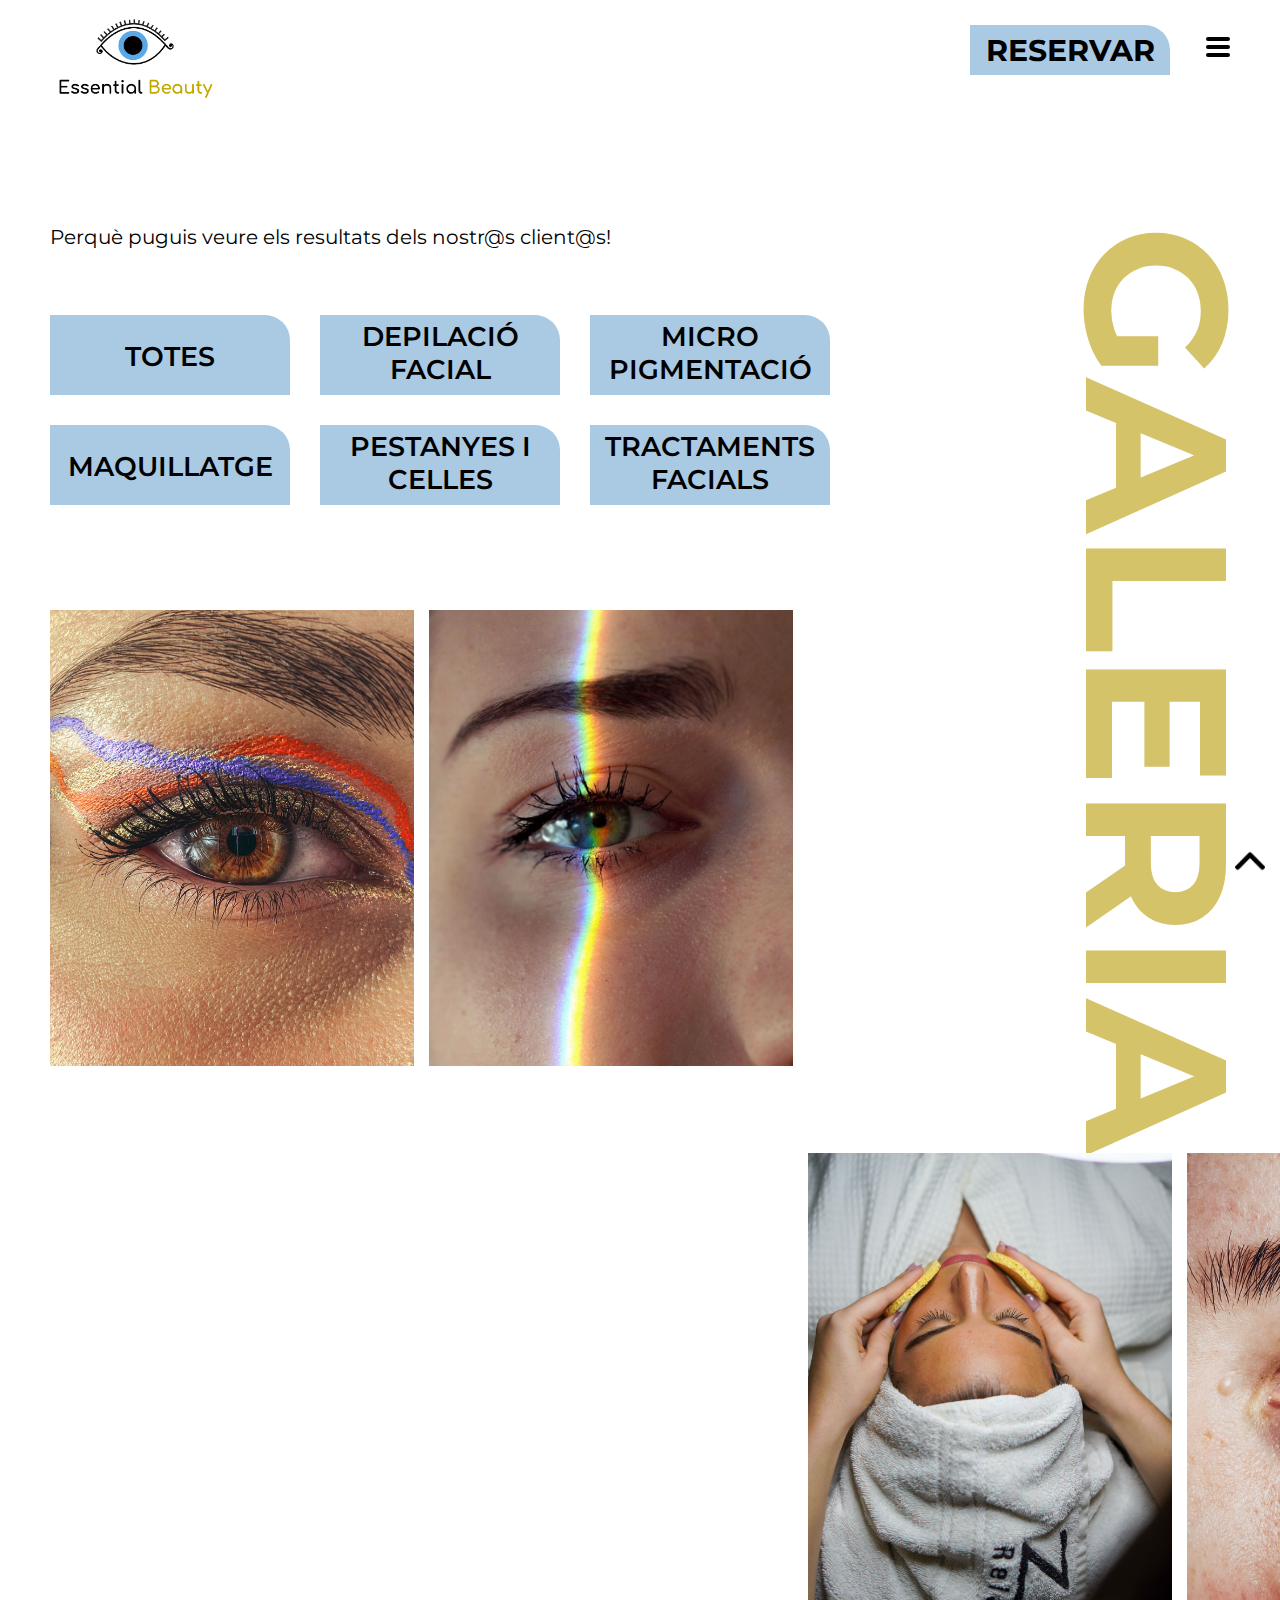
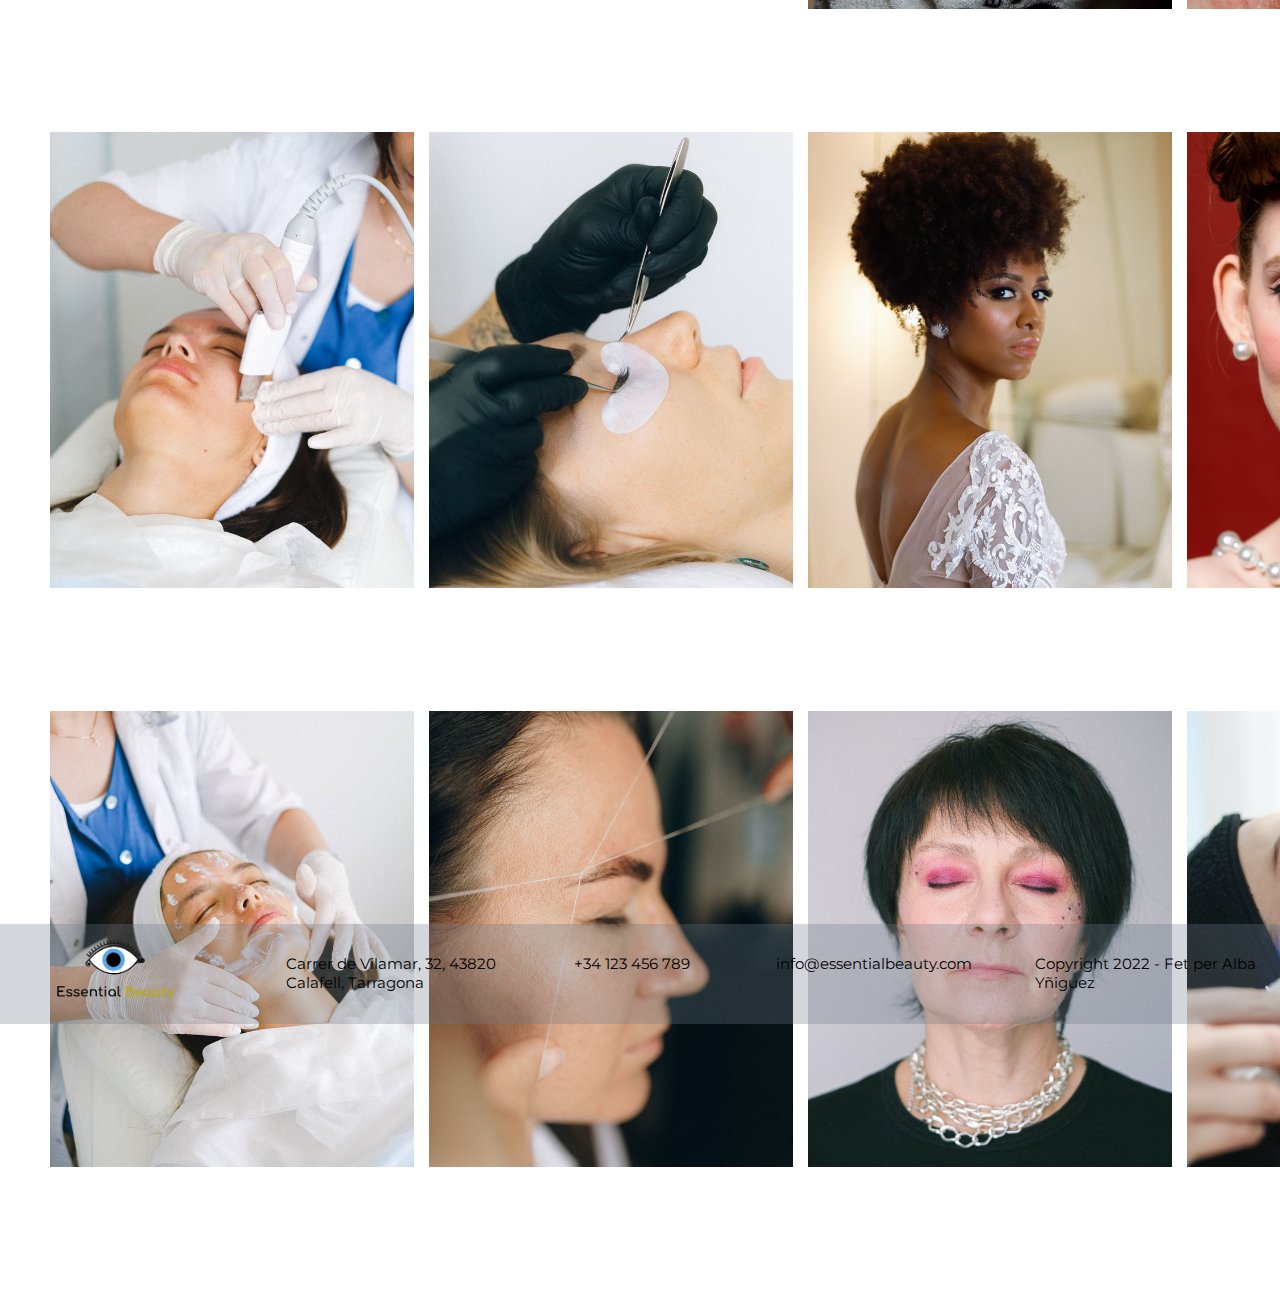
==== galeria.html @ c9fb14d2 "Initial commit" ====
<!DOCTYPE html>
<html lang="es">
<head>
	<meta charset="UTF-8">
	<meta name="viewport" content="width=device-width, initial-scale=1.0">
	<link rel="stylesheet" href="CSS/galeria.css">
	<link rel="stylesheet" href="CSS/style.css">
	<link rel="icon" type="image/png" href="IMG/favicon.png">
	<script src="JAVA/galeria.js"></script>
	<!-- fontawesome -->
	<link rel="stylesheet" type="text/css" href="font-awesome/css/all.min.css">
	<title>Essential Beauty</title>
</head>
<body>
	<div id="top">
		<a href="#"><img src="IMG/up-arrow.png" alt="logo boton subida"></a>
	</div>

<!-- CABECERA -->
	<nav id="cabecera">
		<div class="logo">
			<a href="index.html" ><img src="IMG/logo.png" alt="logo"></a>
		</div>

		<div class="instagram">
			<a href="https://www.instagram.com/essentialbeautycalafell/" target="_blank"><img src="IMG/instagram.png" alt="instagram"></a>
		</div>

		<div class="reservar boton">
			<li><a class="boton" href="reservar.html">RESERVAR</a></li>
		</div>

		<div id="menuArea">
   			<input type="checkbox" id="menuToggle"></input>

  			<label for="menuToggle" class="menuOpen">
    			<div class="open"></div>
  			</label>

  			<div class="menu menuEffects">
    			<label for="menuToggle"></label>
    			<div class="menuContent">
      			<ul>
        			<li><a href="tractaments.html" class="titulo_home">TRACTAMENTS</a></li>
        			<li><a href="galeria.html" class="titulo_home">GALERIA</a></li>
        			<li><a href="reservar.html" class="titulo_home">RESERVAR</a></li>
        			<li><a href="contacte.html" class="titulo_home">CONTACTE</a></li>
      			</ul>
    		</div>
  		</div> 
	</nav>


<!-- TEXTO / TITULO -->
	<div id="texto">
		<p class="texto_base">Perquè puguis veure els resultats dels nostr@s client@s!</p>
	</div>

	<div id="titulo">
		<h1 class="titulo_vertical">GALERIA</h1>
	</div>

	<section id="pestanyes">
		<div class="pestanya_titulo"><p>TOTES</p></div>

		<div class="pestanya_depilacio" onclick="tabDepilacion('conTabDepilacion')">
			<p>DEPILACIÓ FACIAL</p>
		</div>

		<div class="pestanya_micropigmentacio"><p>MICRO <br>PIGMENTACIÓ</p></div>
		<div class="pestanya_maquillatge"><p>MAQUILLATGE</p></div>
		<div class="pestanya_pestanyes"><p>PESTANYES I CELLES</p></div>
		<div class="pestanya_facials"><p>TRACTAMENTS FACIALS</p></div>
	</section>


<!-- IMÁGENES -->	
	<div id="imagen">
		<div class="item">
			<img class="imgGaleria" src="IMG/GALERIA/maquillaje1.jpg" alt="maquillaje1">
		</div>

		<div class="item">
			<img class="imgGaleria" src="IMG/GALERIA/pestañas1.jpg" alt="pestañas1">
		</div>

		<div class="item">
			<img class="imgGaleria" src="IMG/GALERIA/tractaments1.jpg" alt="tractaments1">
		</div>

		<div class="item">
			<img class="imgGaleria" src="IMG/GALERIA/cejas1.jpg" alt="tractaments1">
		</div>
		<div class="item">
			<img class="imgGaleria" src="IMG/GALERIA/depilacion1.jpg" alt="depilacion1">
		</div>

		<div class="item">
			<img class="imgGaleria" src="IMG/GALERIA/pestañas2.jpg" alt="pestañas2">
		</div>

		<div class="item">
			<img class="imgGaleria" src="IMG/GALERIA/maquillaje2.jpg" alt="maquillaje2">
		</div>

		<div class="item">
			<img class="imgGaleria" src="IMG/GALERIA/eyeline.jpg" alt="eyeline">
		</div>

		<div class="item">
			<img class="imgGaleria" src="IMG/GALERIA/tratamientos2.jpg" alt="tractaments2">
		</div>

		<div class="item">
			<img class="imgGaleria" src="IMG/GALERIA/cejas2.jpg" alt="tractaments1">
		</div>
		<div class="item">
			<img class="imgGaleria" src="IMG/GALERIA/maquillatge3.jpg" alt="maquillatge3">
		</div>
		<div class="item">
			<img class="imgGaleria" src="IMG/GALERIA/depilacion2.jpg" alt="depilacion2">
		</div>
	</div>

	<div id="modalGal">

		<div id="imagetoShow"></div>

		<i id="creuTancarLB" class="fas fa-times" onclick="closeLightbox()"></i>
		<button class="botoLB botoEsquerra" onclick="prevImgGal()"><i class="fas fa-angle-left"></i></button>
		<button class="botoLB botoDreta" onclick="nextImgGal()"><i class="fas fa-angle-right"></i></button>
	
	</div>




<!-- FOOTER -->
	<section id="footer">
		<div class="logo">
			<a href="index.html" ><img src="IMG/logo.png" alt="logo"></a>
		</div>
		<div class="texto_footer">
			<p class="direccion">Carrer de Vilamar, 32, 43820 Calafell, Tarragona</p>
			<p class="numero">+34 123 456  789</p>
			<a class="correo" href="mailto:info@essentialbeauty.com">info@essentialbeauty.com</a>

			<p class="copyright">Copyright 2022 - Fet per Alba Yñiguez</p>
		</div>
	</section>
	


<!-- JAVA -->

	<script>

  		readyLightbox();

	</script>
</body>
</html>
---- CSS/galeria.css ----
*
{
  margin: 0;
  padding: 0;
  box-sizing: border-box;
  scroll-behavior: smooth;
}

#top
{
  position: fixed;
  right: 15px;
  bottom: 20px;
  z-index: 2;
}

#top img  
{
  width: 30px;
  height: auto;
}

body
{
  z-index: 1;
}

/*********************** DESKTOP ***************************/


/*CAPÇELERA*/

#cabecera 
{
  width: 100%;
  height: 100px;
  margin-top: 25px;
  position: relative;
}

.logo img
{
  width: 170px;
  height: auto;
  cursor: pointer;
  position: absolute;
  left: 50px;
  bottom: 15px;
}

.instagram img
{
  width: 50px;
  height: auto;
  border-radius: 50%;
  cursor: pointer;
  position: absolute;
  right: 18%;
}

.reservar
{
  width: 200px;
  height: 50px;
  background-color: #AACAE3;
  cursor: pointer;
  list-style: none;
  float: right;
  position: absolute;
  right: 110px;
  padding-top: 7px;
  border-radius: 0 25px 0 0;
}

.reservar li a
{
  text-decoration: none;
  color: black;
}

.reservar:hover
{
  background-color: #D5C36A;
  transition: .5s;
}


/*MENU*/

input 
{
  display: none;
}

.open 
{
  background-color: black;
  width: 24px;
  height: 4px;
  display: block;
  border-radius: 2px;
  cursor: pointer;
  position: relative;
}

.open:before 
{
  content: "";
  background-color: black;
  width: 24px;
  height: 4px;
  display: block;
  border-radius: 2px;
  position: relative;
  top: -8px;
  transform: rotate(0deg);
  transition: all 0.3s ease;
}

.open:after 
{
  content: "";
  background-color: black;
  width: 24px;
  height: 4px;
  display: block;
  border-radius: 2px;
  position: relative;
  top: 4px;
  transform: rotate(0deg);
  transition: all 0.3s ease;
}

.menuOpen 
{
  width: 24px;
  height: 20px;
  display: block;
  cursor: pointer;
  float: right;
  position: absolute;
  right: 50px;
  bottom: 60px;
}

.menuOpen:hover .open:before 
{
  top: -9px;
}

.menuOpen:hover .open:after 
{
  top: 5px;
}

.menu 
{
  position: fixed;
  width: 100vw;
  height: 100vh;
  top: 0;
  left: 0;
  background: #5AA9E6;
  z-index: 899;
}

.menu label 
{
  width: 30px;
  height: 30px;
  position: absolute;
  right: 20px;
  top: 20px;
  background-size: 100%;
  cursor: pointer;
}

.menu .menuContent 
{
  position: relative;
  top: 25%;
  text-align: left;
  padding-bottom: 20px;
  margin-top: -170px;
}

.menu ul 
{
  list-style: none;
  padding: 0;
  margin: 0 auto;
}

.menu ul li a 
{
  display: block;
  color: black;
  text-decoration: none;
  transition: color 0.2s;
  padding: 10px 0;
  padding-left: 50px;
}

.menu ul li a:hover 
{
  color: #5AA9E6;
}

.menu ul li:hover 
{
  background: #FFE45E;
}

.menuEffects {
  opacity: 0;
  visibility: hidden;
  transition: opacity 0.5s, visibility 0.5s;
}

.menuEffects ul {
  transform: translateY(0%);
  transition: all 0.5s;
}

#menuToggle:checked ~ .menuEffects 
{
  opacity: 1;
  visibility: visible;
  transition: opacity 0.5s;
}

#menuToggle:checked ~ .menuEffects ul 
{
  opacity: 1;
}


#menuToggle:checked ~ .menuOpen .open {
  background-color: transparent;
}

#menuToggle:checked ~ .menuOpen .open:before {
  content: "";
  background-color: black;
  transform: rotate(45deg);
  position: absolute;
  top: 0;
  right: 0;
  z-index: 999;
}

#menuToggle:checked ~ .menuOpen .open:after {
  content: "";
  background-color: black;
  transform: rotate(-45deg);
  position: relative;
  top: 0;
  right: 0;
  /*z-index: 1;*/
  z-index: 999;
}

#menuToggle:not(:checked) ~ .menuEffects ul {
  transform: translateY(-30%);
}


/*TEXTO / TITULO*/

#texto
{
	width: 735px;
	height: 90px;
	margin-left: 50px;
	margin-top: 100px;
}

#titulo
{
	writing-mode: vertical-lr;
	float: right;
	margin-top: -90px;
}


/*PESTANYES*/
#pestanyes
{
	width: 780px;
	height: 190px;
/*	background-color: lightgreen;*/
	margin-left:50px ;
}

#pestanyes p
{
  font-family: Montserrat_SemiBold;
  font-size: 27px;
  text-align: center;
  padding: 5px;
}

.pestanya_titulo 
{
	width: 240px;
	height: 80px;
	background-color: #AACAE3;
	cursor: pointer;
	padding-top: 20px;
  border-radius: 0 25px 0 0;
}

.pestanya_titulo:hover
{
  background-color: #D5C36A;
}

.pestanya_depilacio
{
	width: 240px;
	height: 80px;
	background-color: #AACAE3;
	cursor: pointer;
	margin-left: 270px;
	margin-top: -80px;
  border-radius: 0 25px 0 0;
}

.pestanya_depilacio:hover
{
  background-color: #D5C36A;
}

.pestanya_micropigmentacio
{
	width: 240px;
	height: 80px;
	background-color: #AACAE3;
	cursor: pointer;
	margin-left: 540px;
	margin-top: -80px;
  border-radius: 0 25px 0 0;
}

.pestanya_micropigmentacio:hover
{
  background-color: #D5C36A;
}

.pestanya_maquillatge 
{
	width: 240px;
	height: 80px;
	background-color: #AACAE3;
	cursor: pointer;
	padding-top: 20px;
	margin-top: 30px;
  border-radius: 0 25px 0 0;
}

.pestanya_maquillatge:hover
{
  background-color: #D5C36A;
}

.pestanya_pestanyes
{
	width: 240px;
	height: 80px;
	background-color: #AACAE3;
	cursor: pointer;
	margin-left: 270px;
	margin-top: -80px;
  border-radius: 0 25px 0 0;
}

.pestanya_pestanyes:hover
{
  background-color: #D5C36A;
}

.pestanya_facials
{
	width: 240px;
	height: 80px;
	background-color: #AACAE3;
	cursor: pointer;
	margin-left: 540px;
	margin-top: -80px;
  border-radius: 0 25px 0 0;
}

.pestanya_facials:hover
{
  background-color: #D5C36A;
}

#conTabDepilacion
{

  display: none;
}

.showDepilacion
{
  display: block!important;
}

/*IMATGES*/
#imagen
{
	width: 1522px;
	height: 1614px;
	margin-left: 50px;
	margin-top: 105px;
/*	background-color: darkorange;*/
}

.imgGaleria
{
/*	background-color: green;*/
	color: white;
	width: 364px;
	height: 456px;
/*	border: 5px solid black;*/
	float: left;
	margin-right: 15px;
	margin-bottom: 123px;
  overflow: hidden;
  cursor: pointer;
}

.imgGaleria img
{
	width: 100%;
	height: auto;
}


#modalGal 
{

  width: 100vw;
  height: 100vh;
  position: fixed;
  top: 0;
  z-index: 5;
  display: none;
  background-color: rgba(108, 122, 137, 0.3);

}

#imagetoShow 
{
  width: 50%;
  height: auto;
  position: absolute;
  top: 50%;
  left: 50%;
  transform: translate(-50%, -50%);
}

.imgLB 
{
  width: 80%;
  height: auto;
  /*això és per centrar*/
  display: block;
  margin-left: auto;
  margin-right: auto;
}

.botoLB
{
  width: 60px;
  height: 60px;
  border-radius: 50%;
  position: absolute;
  top: 50%;
  transform: translateY(-50%);
  background-color: #AACAE3;
  cursor: pointer;
  border-style:solid;

}

#creuTancarLB 
{
  font-size: 2rem;
  color: black;
  position: absolute;
  top: 60px;
  right: 620px;
}

#creuTancarLB:hover
{
  cursor: pointer;
  color: #5AA9E6;
}

.botoEsquerra
{
  left: 550px;
}

.botoDreta
{
  right: 550px;
}

.botoLB i
{
  font-size: 2rem;
  color:black;
}

.botoLB i:hover
{
  font-size: 2rem;
  color: #FFE45E;
}


/*FOOTER*/
#footer
{
  width: 100%;
  height: 100px;
  background-color: rgba(108, 122, 137, 0.3);
  position: relative;
  top: 300px;
}

#footer img
{
  width: 130px;
  height: auto;
}

.texto_footer
{
  display: inline-flex;
  position: absolute;
  left: 20%;
  top: 30%;
}

.direccion
{
  width: 300px;
  height: auto;
  margin-left: 30px;
}

.numero
{
  width: 200px;
  height: auto;
  margin-left: 30px;
}

.correo
{
  text-decoration: none;
  color: black;
  width: 300px;
  height: auto;
  margin-left: 30px;
}











/*********************** TABLET ***************************/


@media only screen and (max-width: 900px) {


  #top
  {
    position: fixed;
    right: 10px;
    bottom: 20px;
    z-index: 2;
  }

  #top img  
  {
    width: 20px;
    height: auto;
  }
  

  /*CAPÇELERA*/

  #cabecera 
  {
    margin-top: 50px;
  }

  .logo img
  {
    width: 130px;
    bottom: 40px;
    left: 30px;
  }

  .instagram img
  {
    width: 30px;
    right: 25%;
    bottom: 70%;
  }

  .reservar
  {
    width: 120px;
    height: 30px;
    right: 70px;
    padding-top: 6px;
    padding-right: 3px;
    border-radius: 0 25px 0 0;
  }


  /*MENU*/

  .menuOpen 
  {
    bottom: 65px;
    right: 30px;
  }

  .menu 
  {
    width: 100%;
    height: 100vh;
  }

  .menu .menuContent 
  {
    position: relative;
    top: 25%;
    text-align: left;
    padding-bottom: 20px;
    margin-top: -50px;
    margin-right: 5px;
  }


  /*TEXTO / TITULO*/

  #texto
  {
    width: 516px;
    margin-left: 30px;
    margin-top: 50px;
  }

  #titulo
  {
    margin-top: -90px;
  }


  /*PESTANYES*/
  #pestanyes
  {
    width: 494px;
    height: 120px;
    margin-left:30px;
  }

  #pestanyes p
  {
    font-family: Montserrat_SemiBold;
    font-size: 18px;
    text-align: center;
    padding: 0;
  }

  .pestanya_titulo 
  {
    width: 140px;
    height: 50px;
    background-color: #AACAE3;
    cursor: pointer;
    padding-top: 15px;
    border-radius: 0 25px 0 0;
  }

  .pestanya_depilacio
  {
    width: 140px;
    height: 50px;
    margin-left: 178px;
    margin-top: -47px;
    padding-top: 5px;
  }

  .pestanya_micropigmentacio
  {
    width: 140px;
    height: 50px;
    margin-left: 368px;
    margin-top: -47px;
    padding-top: 5px;
  }

  .pestanya_maquillatge 
  {
    width:140px;
    height: 50px;
    padding-top: 20px;
    margin-top: 15px;
    padding-top: 15px;

  }

  .pestanya_pestanyes
  {
    width: 140px;
    height: 50px;
    margin-left: 178px;
    margin-top: -50px;
    padding-top: 5px;
  }

  .pestanya_facials
  {
    width: 155px;
    height: 50px;
    margin-left: 368px;
    margin-top: -47px;
    padding-top: 5px;
  }



  /*IMATGES*/
  #imagen
  {
    width: 662px;
    height: 862px;
    margin-left: 30px;
    margin-top: 105px;
  }

  .imgGaleria
  {
    width: 174px;
    height: 241px;
    margin-right: 15px;
    margin-bottom: 70px;

  }
  
 #imagetoShow 
  {
    width: 60vw;
  }

  .imgLB 
  {
    width: 100%;
    height: auto;
    /*això és per centrar*/
    display: block;
    margin-left: auto;
    margin-right: auto;
  }

  .botoLB
  {
    width: 40px;
    height: 40px;
  }

  #creuTancarLB 
  {
    font-size: 1.5rem;
    top: 250px;
    right: 180px;
  }

  .botoEsquerra
  {
    left: 130px;
  }

  .botoDreta
  {
    right: 130px;
  }

  .botoLB i
  {
    font-size: 1.5rem;
  }


  /*FOOTER*/

  #footer
  {
    top: 400px;
  }

  #footer img
  {
    width: 100px;
    margin-bottom: -20px;
  }

  .texto_footer
  {
    display: inline-flex;
    position: absolute;
    left: 20%;
    top: 30%;
  }

  .direccion
  {
    width: 250px;
    height: auto;
    margin-left: 15px;
  }

  .numero
  {
    width: 135px;
    height: auto;
    margin-left: 15px;
  }

  .correo
  {
    width: 200px;
    margin-left: 30px;
  }

  .copyright
  {
    font-size: 10px;
    width: 190px;
    position: absolute;
    left: 30%;
    top: 45px;
  }
}









/*********************** MOBILE ***************************/


@media only screen and (max-width: 450px) {


  #top
  {
    position: fixed;
    right: 10px;
    bottom: 20px;
    z-index: 2;
  }

  #top img  
  {
    width: 20px;
    height: auto;
  }
  

  /*CAPÇELERA*/

  #cabecera 
  {
    margin-top: 25px;
  }

  .logo img
  {
    width: 120px;
    bottom: 40px;
    left: 10px;
  }

  .instagram img
  {
    width: 24px;
    right: 37%;
    bottom: 75%;
  }

  .reservar
  {
    width: 95px;
    height: 25px;
    right: 50px;
    padding-top: 4px;
    padding-right: 4px;
  }


  /*MENU*/

  .menuOpen 
  {
    width: 15px;
    bottom: 70px;
    right: 20px;
  }

  .menu 
  {
    width: 100%;
    height: 100vh;
  }

  .menu .menuContent 
  {
    position: relative;
    top: 25%;
    text-align: left;
    padding-bottom: 20px;
    margin-top: -50px;
    margin-right: 0px;
  }


  .menu ul li a 
  {
    padding-left: 10px;
  }


    /*TEXTO / TITULO*/

  #texto
  {
    width: 344px;
    margin-left: 10px;
    margin-top: 50px;
  }

  #titulo
  {
    margin-top: -90px;
  }


  /*PESTANYES*/
  #pestanyes
  {
    width: 256px;
    height: 145px;
    margin-left:30px;
  }

  #pestanyes p
  {
    font-family: Montserrat_SemiBold;
    font-size: 15px;
    text-align: center;
    padding: 0;
  }

  .pestanya_titulo 
  {
    width: 120px;
    height: 40px;
    padding-top: 10px;
  }

  .pestanya_depilacio
  {
    width: 120px;
    height: 40px;
    margin-left: 148px;
    margin-top: -40px;
    padding-top: 3px;
  }

  .pestanya_micropigmentacio
  {
    width: 123px;
    height: 45px;
    margin-left: 0px;
    margin-top: 11px;
    padding-top: 5px;
  }

  .pestanya_maquillatge 
  {
    width:124px;
    height: 40px;
    padding-top: 10px;
    margin-top: -40px;
    margin-left: 148px;
  }

  .pestanya_pestanyes
  {
    width: 123px;
    height: 45px;
    margin-left: 0px;
    margin-top: 11px;
    padding-top: 4px;
  }

  .pestanya_facials
  {
    width: 130px;
    height: 45px;
    margin-left: 148px;
    margin-top: -47px;
    padding-top: 5px;
  }



  /*IMATGES*/
  #imagen
  {
    width: 369px;
    height: 478px;
    margin-left: 10px;
    margin-top: 55px;
  }

  .imgGaleria
  {
    width: 114px;
    height: 152px;
    margin-right: 5px;
    margin-bottom: 70px;

  }
  
 #imagetoShow 
  {
    width: 60vw;
  }

  .imgLB 
  {
    width: 100%;
    height: auto;
    /*això és per centrar*/
    display: block;
    margin-left: auto;
    margin-right: auto;
  }

  .botoLB
  {
    width: 40px;
    height: 40px;
  }

  #creuTancarLB 
  {
    font-size: 1.5rem;
    top: 320px;
    right: 100px;
  }

  .botoEsquerra
  {
    left: 60px;
  }

  .botoDreta
  {
    right: 60px;
  }

  .botoLB i
  {
    font-size: 1.5rem;
  }


  /*FOOTER*/

  #footer
  {
    top: 400px;
  }

  #footer img
  {
    width: 80px;
    margin-bottom: -10px;
    left: 5;
  }

  .texto_footer
  {
    display: inline-flex;
    position: absolute;
    left: 20%;
    top: 25%;
  }

  .direccion
  {
    width: 100px;
    height: auto;
    margin-left: 30px;
  }

  .numero
  {
    width: 80px;
    height: auto;
    margin-left: 8px;
  }

  .correo
  {
    width: 150px;
    margin-left: -80px;
    margin-top: 20px;
  }

  .copyright
  {
    font-size: 10px;
    width: 190px;
    position: absolute;
    left: 15%;
    top: 50px;
  }

}
---- CSS/style.css ----
@font-face
{
	font-family: Montserrat_Bold;
	src: url("../fonts/Montserrat-Bold.ttf");
}

@font-face
{
	font-family: Montserrat_Regular;
	src: url("../fonts/Montserrat-Regular.ttf");
}

@font-face
{
	font-family: Montserrat_SemiBold;
	src: url("../fonts/Montserrat-SemiBold.ttf");
}


.titulo_home
{
	font-family: Montserrat_Bold;
	font-size: 150px;
	color: #D5C36A;
}

.titulo_menu
{
	font-family: Montserrat_Bold;
	font-size: 200px;
	color: #D5C36A;
}

.titulo_vertical
{
	font-family: Montserrat_Bold;
	font-size: 200px;
	color: #D5C36A;
}

.titulo_vertical2
{
	font-family: Montserrat_Bold;
	font-size: 80px;
	color: #D5C36A;
}

.titulo_hero
{
	font-family: Montserrat_Bold;
	font-size: 150px;
	color: white;
}


.boton
{
	font-family: Montserrat_Bold;
	font-size: 30px;
	text-align: center;
}

.texto_base
{
	font-family: Montserrat_Regular;
	font-size: 20px;
}

.texto_baseSemiBold
{
	font-family: Montserrat_Semibold;
	font-size: 20px;
}

.subtitulo
{
	font-family: Montserrat_Bold;
	font-size: 70px;
	text-align: center;
}

.titulo_serveis
{
	font-family: Montserrat_Semibold;
	font-size: 120px;
	text-align: left;
}

.texto_footer
{
	font-family: Montserrat_Regular;
	font-size: 15px;
}



/********************************** TABLET ************************************/

@media only screen and (max-width: 900px) {

	/*CAPÇELERA*/

	.titulo_home
	{
		font-family: Montserrat_Bold;
		font-size: 80px;
	}

	.boton
	{
		font-family: Montserrat_Bold;
		font-size: 18px;
		text-align: center;
	}

	.texto_base
	{
	   font-family: Montserrat_Regular;
	   font-size: 18px;
	}

	.titulo_vertical
	{
	   font-size: 100px;
	}


	.texto_footer
	{
		font-family: Montserrat_Regular;
		font-size: 13px;
	}

	.titulo_hero
	{
		font-size: 100px;
	}

	.subtitulo
	{
		font-size: 50px;
	}


	.titulo_serveis
	{
		font-family: Montserrat_Semibold;
		font-size: 45px;
		text-align: left;
	}

	.texto_baseSemiBold
	{
		font-family: Montserrat_Semibold;
		font-size: 18px;
	}

}


/********************************** MOBILE ************************************/

@media only screen and (max-width: 450px) {

	/*CAPÇELERA*/

	.titulo_home
	{
		font-family: Montserrat_Bold;
		font-size: 45px;
	}

	.boton
	{
		font-family: Montserrat_Bold;
		font-size: 14px;
		text-align: center;
	}

	.texto_base
	{
	   font-family: Montserrat_Regular;
	   font-size: 16px;
	}

	.titulo_vertical
	{
	   font-size: 45px;
	}

	.titulo_vertical2
	{

		font-size: 40px;

	}
	.texto_footer
	{
		font-family: Montserrat_Regular;
		font-size: 10px;
	}

	.titulo_hero
	{
		font-size: 45px;
	}

	.subtitulo
	{
		font-size: 30px;
	}

	.texto_baseSemiBold
	{
		font-family: Montserrat_Semibold;
		font-size: 15px;
	}

}
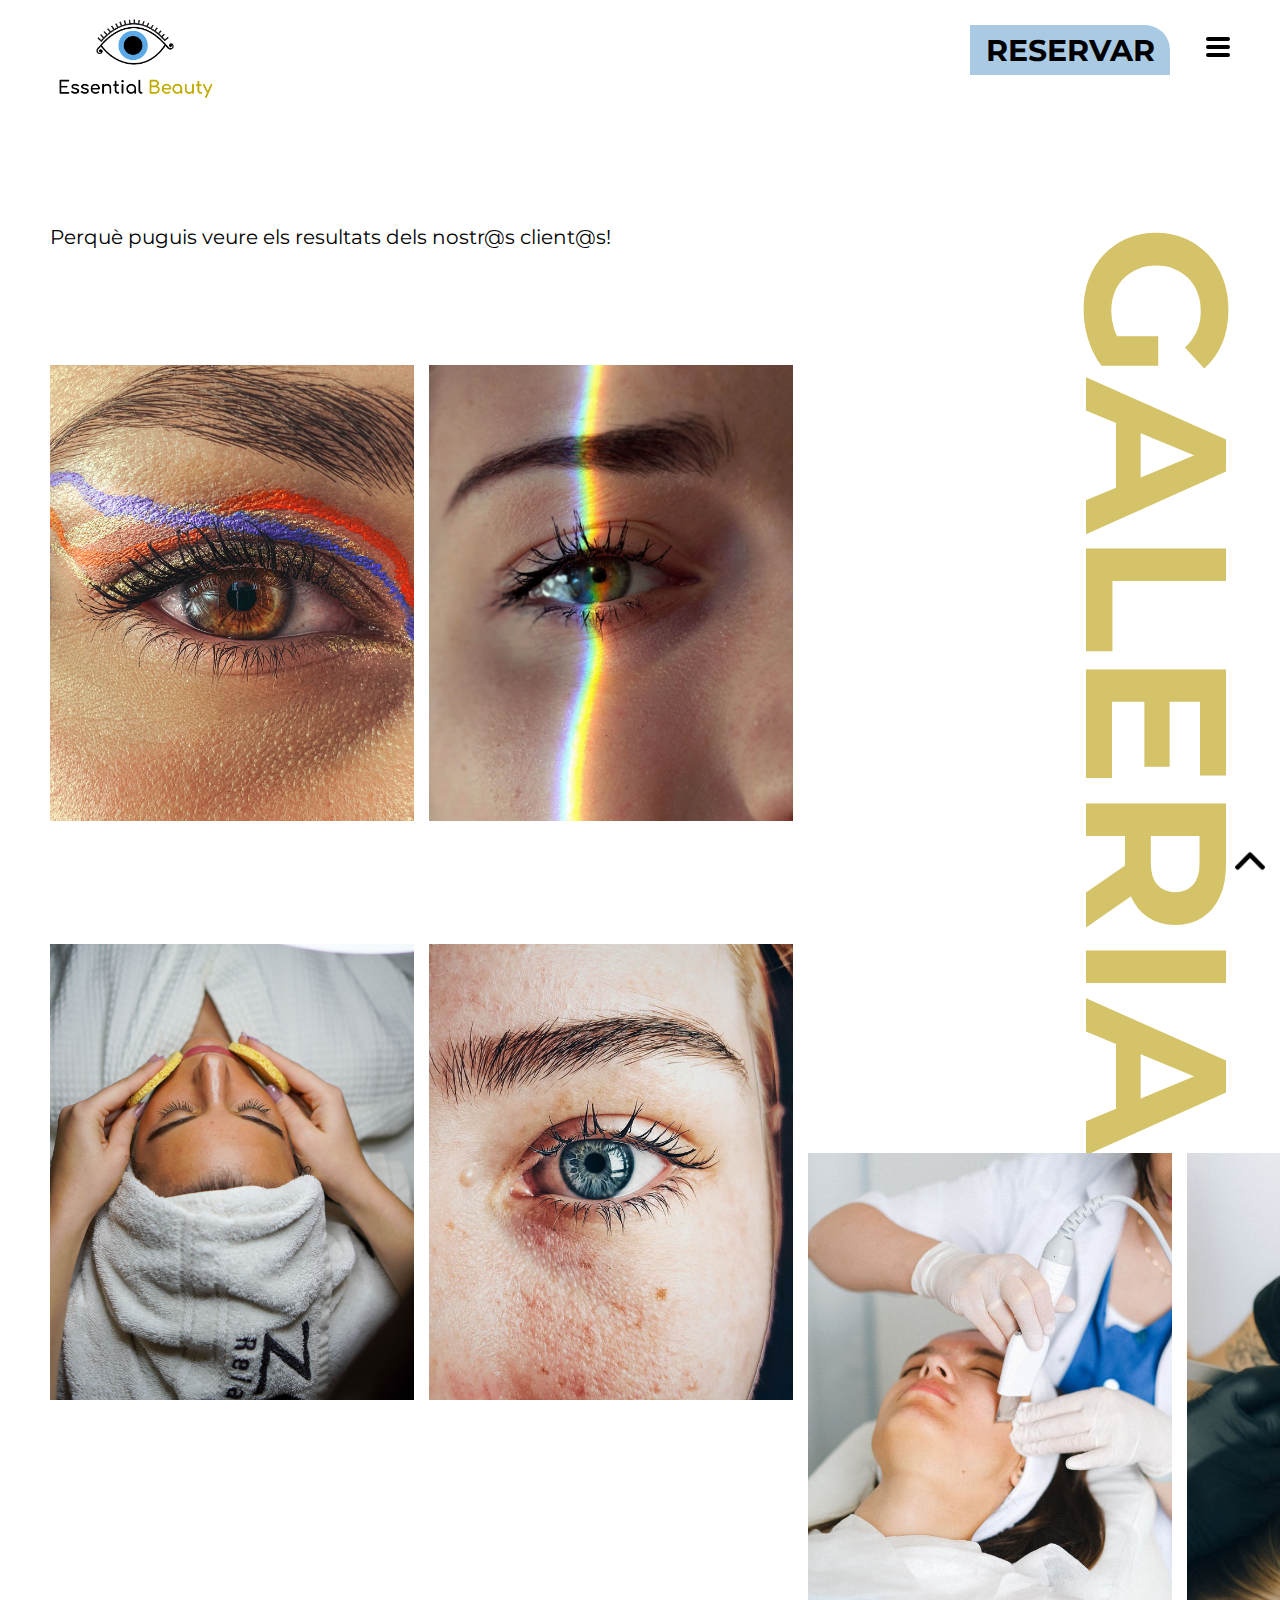
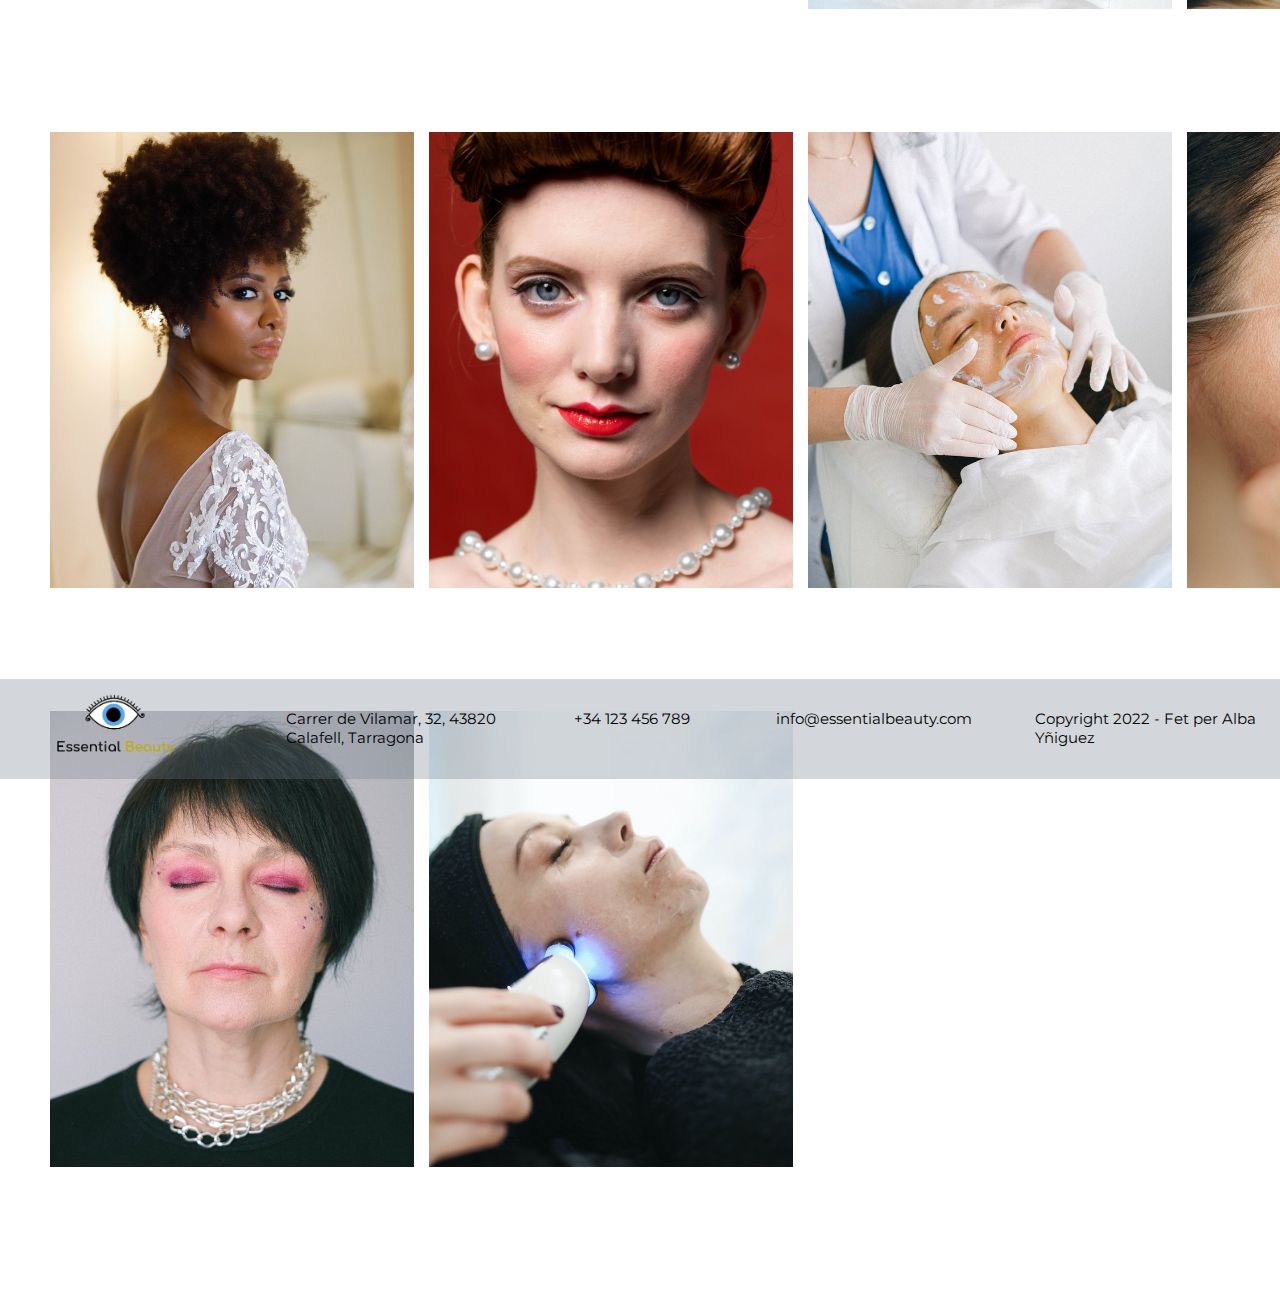
==== commit b42c8b4f: "Initial commit" ====
--- a/galeria.html
+++ b/galeria.html
@@ -60,67 +60,55 @@
 		<h1 class="titulo_vertical">GALERIA</h1>
 	</div>
 
-	<section id="pestanyes">
-		<div class="pestanya_titulo"><p>TOTES</p></div>
-
-		<div class="pestanya_depilacio" onclick="tabDepilacion('conTabDepilacion')">
-			<p>DEPILACIÓ FACIAL</p>
-		</div>
-
-		<div class="pestanya_micropigmentacio"><p>MICRO <br>PIGMENTACIÓ</p></div>
-		<div class="pestanya_maquillatge"><p>MAQUILLATGE</p></div>
-		<div class="pestanya_pestanyes"><p>PESTANYES I CELLES</p></div>
-		<div class="pestanya_facials"><p>TRACTAMENTS FACIALS</p></div>
-	</section>
-
 
 <!-- IMÁGENES -->	
 	<div id="imagen">
 		<div class="item">
-			<img class="imgGaleria" src="IMG/GALERIA/maquillaje1.jpg" alt="maquillaje1">
+			<img class="imgGaleria MAQUILLATGE" src="IMG/GALERIA/maquillaje1.jpg" alt="maquillaje1">
 		</div>
 
 		<div class="item">
-			<img class="imgGaleria" src="IMG/GALERIA/pestañas1.jpg" alt="pestañas1">
+			<img class="imgGaleria PESTANYES_I_CELLES" src="IMG/GALERIA/pestañas1.jpg" alt="pestañas1">
 		</div>
 
 		<div class="item">
-			<img class="imgGaleria" src="IMG/GALERIA/tractaments1.jpg" alt="tractaments1">
+			<img class="imgGaleria TRACTAMENTS_FACIALS" src="IMG/GALERIA/tractaments1.jpg" alt="tractaments1">
 		</div>
 
 		<div class="item">
-			<img class="imgGaleria" src="IMG/GALERIA/cejas1.jpg" alt="tractaments1">
+			<img class="imgGaleria PESTANYES_I_CELLES" src="IMG/GALERIA/cejas1.jpg" alt="celles1">
 		</div>
 		<div class="item">
-			<img class="imgGaleria" src="IMG/GALERIA/depilacion1.jpg" alt="depilacion1">
+			<img class="imgGaleria DEPILACIÓ_FACIAL" src="IMG/GALERIA/depilacion1.jpg" alt="depilacion1">
 		</div>
 
 		<div class="item">
-			<img class="imgGaleria" src="IMG/GALERIA/pestañas2.jpg" alt="pestañas2">
+			<img class="imgGaleria PESTANYES_I_CELLES" src="IMG/GALERIA/pestañas2.jpg" alt="pestañas2">
 		</div>
 
 		<div class="item">
-			<img class="imgGaleria" src="IMG/GALERIA/maquillaje2.jpg" alt="maquillaje2">
+			<img class="imgGaleria MAQUILLATGE" src="IMG/GALERIA/maquillaje2.jpg" alt="maquillaje2">
 		</div>
 
 		<div class="item">
-			<img class="imgGaleria" src="IMG/GALERIA/eyeline.jpg" alt="eyeline">
+			<img class="imgGaleria MICRO" src="IMG/GALERIA/eyeline.jpg" alt="eyeline">
 		</div>
 
 		<div class="item">
-			<img class="imgGaleria" src="IMG/GALERIA/tratamientos2.jpg" alt="tractaments2">
+			<img class="imgGaleria TRACTAMENTS FACIALS" src="IMG/GALERIA/tratamientos2.jpg" alt="tractaments2">
 		</div>
 
 		<div class="item">
-			<img class="imgGaleria" src="IMG/GALERIA/cejas2.jpg" alt="tractaments1">
+			<img class="imgGaleria PESTANYES_I_CELLES" src="IMG/GALERIA/cejas2.jpg" alt="tractaments1">
 		</div>
 		<div class="item">
-			<img class="imgGaleria" src="IMG/GALERIA/maquillatge3.jpg" alt="maquillatge3">
+			<img class="imgGaleria MAQUILLATGE" src="IMG/GALERIA/maquillatge3.jpg" alt="maquillatge3">
 		</div>
 		<div class="item">
-			<img class="imgGaleria" src="IMG/GALERIA/depilacion2.jpg" alt="depilacion2">
+			<img class="imgGaleria DEPILACIÓ_FACIAL" src="IMG/GALERIA/depilacion2.jpg" alt="depilacion2">
 		</div>
 	</div>
+
 
 	<div id="modalGal">
 
--- a/CSS/galeria.css
+++ b/CSS/galeria.css
@@ -283,136 +283,13 @@
 }
 
 
-/*PESTANYES*/
-#pestanyes
-{
-	width: 780px;
-	height: 190px;
-/*	background-color: lightgreen;*/
-	margin-left:50px ;
-}
-
-#pestanyes p
-{
-  font-family: Montserrat_SemiBold;
-  font-size: 27px;
-  text-align: center;
-  padding: 5px;
-}
-
-.pestanya_titulo 
-{
-	width: 240px;
-	height: 80px;
-	background-color: #AACAE3;
-	cursor: pointer;
-	padding-top: 20px;
-  border-radius: 0 25px 0 0;
-}
-
-.pestanya_titulo:hover
-{
-  background-color: #D5C36A;
-}
-
-.pestanya_depilacio
-{
-	width: 240px;
-	height: 80px;
-	background-color: #AACAE3;
-	cursor: pointer;
-	margin-left: 270px;
-	margin-top: -80px;
-  border-radius: 0 25px 0 0;
-}
-
-.pestanya_depilacio:hover
-{
-  background-color: #D5C36A;
-}
-
-.pestanya_micropigmentacio
-{
-	width: 240px;
-	height: 80px;
-	background-color: #AACAE3;
-	cursor: pointer;
-	margin-left: 540px;
-	margin-top: -80px;
-  border-radius: 0 25px 0 0;
-}
-
-.pestanya_micropigmentacio:hover
-{
-  background-color: #D5C36A;
-}
-
-.pestanya_maquillatge 
-{
-	width: 240px;
-	height: 80px;
-	background-color: #AACAE3;
-	cursor: pointer;
-	padding-top: 20px;
-	margin-top: 30px;
-  border-radius: 0 25px 0 0;
-}
-
-.pestanya_maquillatge:hover
-{
-  background-color: #D5C36A;
-}
-
-.pestanya_pestanyes
-{
-	width: 240px;
-	height: 80px;
-	background-color: #AACAE3;
-	cursor: pointer;
-	margin-left: 270px;
-	margin-top: -80px;
-  border-radius: 0 25px 0 0;
-}
-
-.pestanya_pestanyes:hover
-{
-  background-color: #D5C36A;
-}
-
-.pestanya_facials
-{
-	width: 240px;
-	height: 80px;
-	background-color: #AACAE3;
-	cursor: pointer;
-	margin-left: 540px;
-	margin-top: -80px;
-  border-radius: 0 25px 0 0;
-}
-
-.pestanya_facials:hover
-{
-  background-color: #D5C36A;
-}
-
-#conTabDepilacion
-{
-
-  display: none;
-}
-
-.showDepilacion
-{
-  display: block!important;
-}
-
 /*IMATGES*/
 #imagen
 {
 	width: 1522px;
 	height: 1614px;
 	margin-left: 50px;
-	margin-top: 105px;
+	margin-top: 50px;
 /*	background-color: darkorange;*/
 }
 
@@ -671,88 +548,13 @@
     margin-top: -90px;
   }
 
-
-  /*PESTANYES*/
-  #pestanyes
-  {
-    width: 494px;
-    height: 120px;
-    margin-left:30px;
-  }
-
-  #pestanyes p
-  {
-    font-family: Montserrat_SemiBold;
-    font-size: 18px;
-    text-align: center;
-    padding: 0;
-  }
-
-  .pestanya_titulo 
-  {
-    width: 140px;
-    height: 50px;
-    background-color: #AACAE3;
-    cursor: pointer;
-    padding-top: 15px;
-    border-radius: 0 25px 0 0;
-  }
-
-  .pestanya_depilacio
-  {
-    width: 140px;
-    height: 50px;
-    margin-left: 178px;
-    margin-top: -47px;
-    padding-top: 5px;
-  }
-
-  .pestanya_micropigmentacio
-  {
-    width: 140px;
-    height: 50px;
-    margin-left: 368px;
-    margin-top: -47px;
-    padding-top: 5px;
-  }
-
-  .pestanya_maquillatge 
-  {
-    width:140px;
-    height: 50px;
-    padding-top: 20px;
-    margin-top: 15px;
-    padding-top: 15px;
-
-  }
-
-  .pestanya_pestanyes
-  {
-    width: 140px;
-    height: 50px;
-    margin-left: 178px;
-    margin-top: -50px;
-    padding-top: 5px;
-  }
-
-  .pestanya_facials
-  {
-    width: 155px;
-    height: 50px;
-    margin-left: 368px;
-    margin-top: -47px;
-    padding-top: 5px;
-  }
-
-
-
   /*IMATGES*/
   #imagen
   {
     width: 662px;
     height: 862px;
     margin-left: 30px;
-    margin-top: 105px;
+    margin-top: 30px;
   }
 
   .imgGaleria
@@ -966,91 +768,21 @@
   }
 
 
-  /*PESTANYES*/
-  #pestanyes
-  {
-    width: 256px;
-    height: 145px;
-    margin-left:30px;
-  }
-
-  #pestanyes p
-  {
-    font-family: Montserrat_SemiBold;
-    font-size: 15px;
-    text-align: center;
-    padding: 0;
-  }
-
-  .pestanya_titulo 
-  {
-    width: 120px;
-    height: 40px;
-    padding-top: 10px;
-  }
-
-  .pestanya_depilacio
-  {
-    width: 120px;
-    height: 40px;
-    margin-left: 148px;
-    margin-top: -40px;
-    padding-top: 3px;
-  }
-
-  .pestanya_micropigmentacio
-  {
-    width: 123px;
-    height: 45px;
-    margin-left: 0px;
-    margin-top: 11px;
-    padding-top: 5px;
-  }
-
-  .pestanya_maquillatge 
-  {
-    width:124px;
-    height: 40px;
-    padding-top: 10px;
-    margin-top: -40px;
-    margin-left: 148px;
-  }
-
-  .pestanya_pestanyes
-  {
-    width: 123px;
-    height: 45px;
-    margin-left: 0px;
-    margin-top: 11px;
-    padding-top: 4px;
-  }
-
-  .pestanya_facials
-  {
-    width: 130px;
-    height: 45px;
-    margin-left: 148px;
-    margin-top: -47px;
-    padding-top: 5px;
-  }
-
-
-
   /*IMATGES*/
   #imagen
   {
     width: 369px;
     height: 478px;
     margin-left: 10px;
-    margin-top: 55px;
+    margin-top: 10px;
   }
 
   .imgGaleria
   {
-    width: 114px;
+    width: 110px;
     height: 152px;
     margin-right: 5px;
-    margin-bottom: 70px;
+    margin-bottom: 20px;
 
   }
   
@@ -1102,7 +834,7 @@
 
   #footer
   {
-    top: 400px;
+    top: 250px;
   }
 
   #footer img
